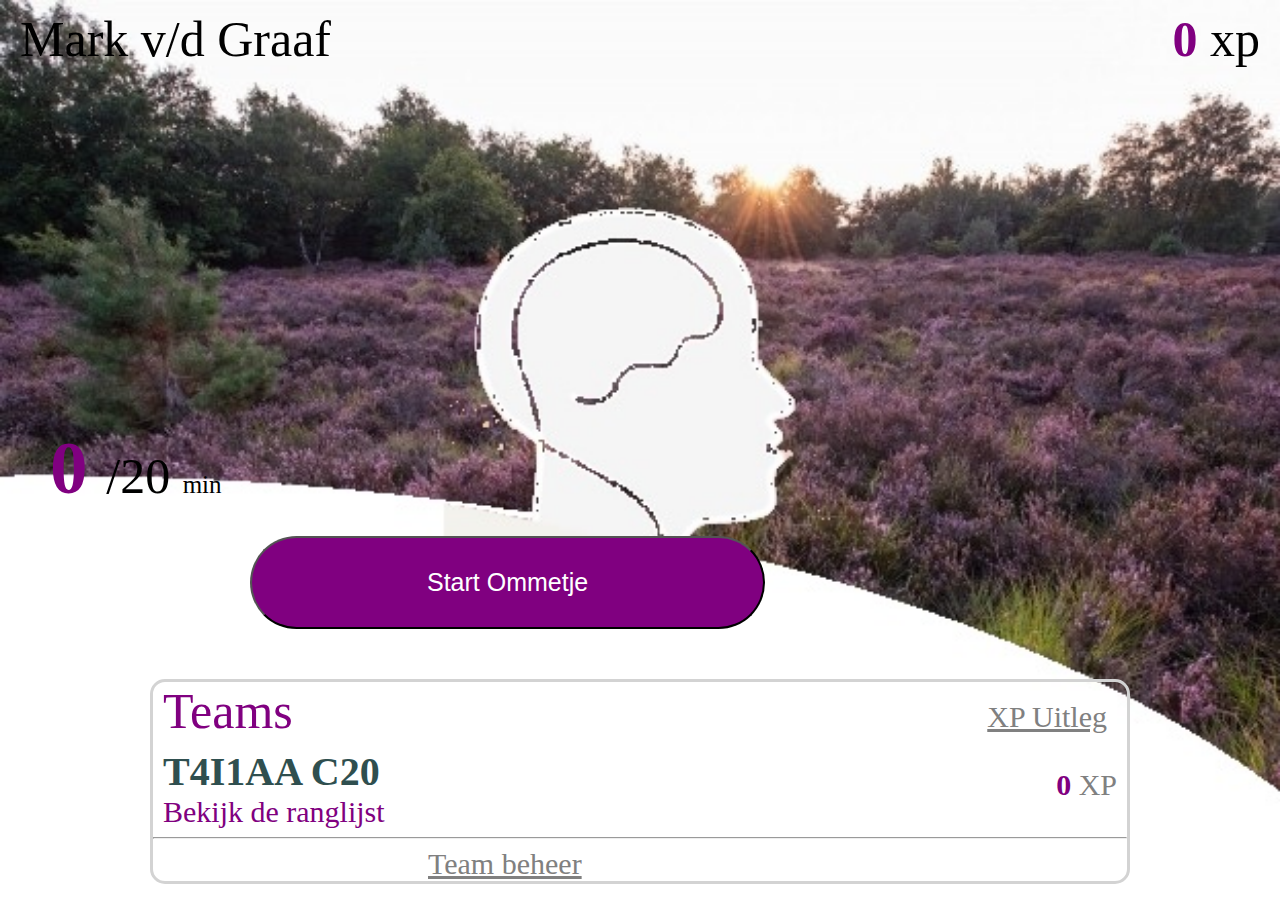
==== klas 1 - periode 3/ommetje-app/ommetje.html @ 8e67c640 "header cursussen" ====
<!DOCTYPE html>
<html>

<head> 

    <link rel="STYLESHEET" href="style.css" type="text/css">

    <title>Ommetje app</title>

</head>

<body>

    <div id="wrapper">
        <div id="header">
            <div id="top-header">
                <div class="name">Mark v/d Graaf</div>
                <div class="xp"><span class="xpgetal">0 </span>xp</div>  
            </div>
            <div class="minuten"><span class="mingetal">0 </span>/20 <span class="txtmin">min</span></div>
        </div>

        <input type="button" class="button" value="Start Ommetje">
        
    </div>
    <div id="tabellen">
        <div id="Teams">
            <div id="top_teams">
                <div class="title">Teams</div>
                <a href="url" class="xp_uitleg">XP Uitleg</a>
            </div>
            <br>
            
            <div id="xpklas">
                <div class="xp_klas"><span class="xpgetal_klas">0 </span>XP</div>

            </div>
            <div class="klas_team">T4I1AA C20</div>
            <div class="ranglijst_klas">Bekijk de ranglijst</div>
            <hr>
            <a href="url" class="Team_beheer">Team beheer</a>
        </div>

        <div id="medailles">

        </div>

        <div id="doneren">

        </div>

        <div id="stats">

        </div>

    </div>
    
</body> 

</html>
---- klas 1 - periode 3/ommetje-app/style.css ----
body {
    margin: 0px;
    padding: 0px;
    background-image: url(achtergrond.jpg);
    background-repeat: no-repeat;   
    background-size: cover;
    font-family: 'mont', 'sans-serif';
}

#top-header {
    height: 75px;
    background-color: transparent;
}

#top-header .name{
    float: left;
    font-family: 'mont', 'sans-serif';
    font-size: 50px;
    padding: 10px 20px 10px 20px;
}

#top-header .xp{
    float: right;
    font-family: 'mont', 'sans-serif';
    font-size: 50px;
    padding: 10px 20px 10px 20px;
}

.xpgetal {
    color: purple; 
    font-weight: bold;
}

#header .minuten {
    margin-left: 50px;
    margin-top: 350px; 
    font-size: 50px;  
}

.mingetal {
    color: purple;
    font-weight: bold;
    font-size: 75px;
}

.txtmin {
    font-size: 25px;
}

.button {
    background-color: purple;
    color: white;
    padding: 30px 175px;
    display: inline-block;
    font-size: 25px;
    justify-content: center;
    border-radius: 50px;
    margin-top: 25px;
    margin-left: 250px;
}

#Teams {
    border-style: solid;
    color: lightgray;
    margin-top: 50px;
    margin-left: 150px;
    margin-right: 150px;
    border-radius: 15px;
}

#top_teams .title {
    color: purple;
    font-size: 50px;
    margin-left: 10px;
}   

#top_teams .xp_uitleg {
    float: right;
    margin-right: 20px;
    margin-top: -40px;
    font-size: 30px;
    color: grey;

}

#Teams .klas_team {
    font-family: 'mont', 'sans-serif';
    font-weight: bold;
    font-size: 40px;
    margin-left: 10px;
    margin-top: -10px;
    color: darkslategray;
}

#xpklas {
    margin-top: 10px;
    margin-right: 10px;
    float: right;
}



#xpklas .xpgetal_klas {
    color: purple;
    font-size: 30px;
    font-weight: bold;
}

#xpklas .xp_klas {
    color: grey;
    font-size: 30px;
}

#Teams .ranglijst_klas {
    color: purple;
    font-size: 30px;
    margin-left: 10px;
}

#Teams .Team_beheer {
    color: grey;
    margin-left: 275px;
    font-size: 30px;
}
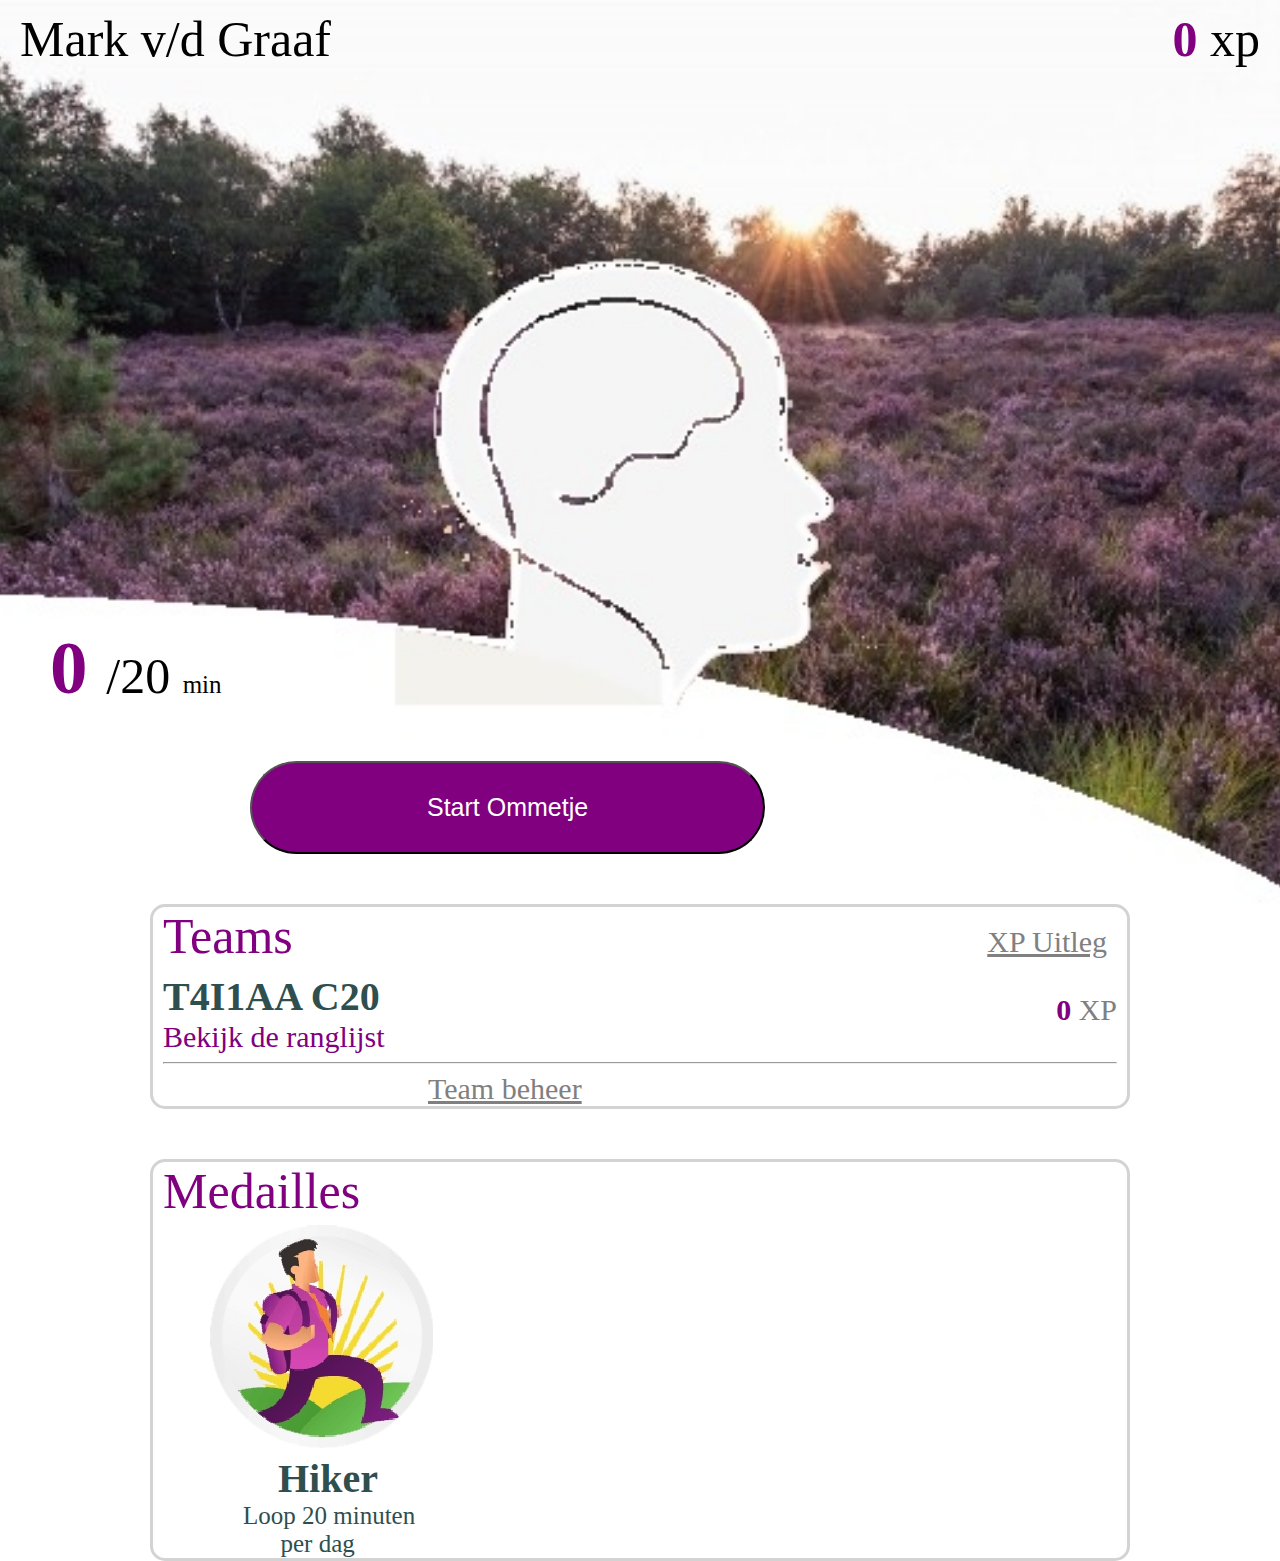
==== commit 0319654b: "ommetje" ====
--- a/klas 1 - periode 3/ommetje-app/ommetje.html
+++ b/klas 1 - periode 3/ommetje-app/ommetje.html
@@ -37,12 +37,19 @@
             </div>
             <div class="klas_team">T4I1AA C20</div>
             <div class="ranglijst_klas">Bekijk de ranglijst</div>
-            <hr>
+            <hr class="lijntje">
             <a href="url" class="Team_beheer">Team beheer</a>
         </div>
 
         <div id="medailles">
-
+            <div id="Medals">
+                <div class="titleM">Medailles</div>
+                <div class="hiker">
+                    <img src="Hiker.jpg" class="afbH">
+                    <div class="T_H">Hiker</div>
+                    <div class="T_H_T">Loop 20 minuten<br>&nbsp;&nbsp;&nbsp;&nbsp;&nbsp;&nbsp;per dag</div>
+                </div>
+            </div>
         </div>
 
         <div id="doneren">
--- a/klas 1 - periode 3/ommetje-app/style.css
+++ b/klas 1 - periode 3/ommetje-app/style.css
@@ -2,6 +2,7 @@
     margin: 0px;
     padding: 0px;
     background-image: url(achtergrond.jpg);
+    background-position-x: center;
     background-repeat: no-repeat;   
     background-size: cover;
     font-family: 'mont', 'sans-serif';
@@ -33,7 +34,7 @@
 
 #header .minuten {
     margin-left: 50px;
-    margin-top: 350px; 
+    margin-top: 550px; 
     font-size: 50px;  
 }
 
@@ -55,7 +56,7 @@
     font-size: 25px;
     justify-content: center;
     border-radius: 50px;
-    margin-top: 25px;
+    margin-top: 50px;
     margin-left: 250px;
 }
 
@@ -117,8 +118,45 @@
     margin-left: 10px;
 }
 
+#Teams .lijntje {
+    margin-left: 10px;
+    margin-right: 10px;
+}
+
 #Teams .Team_beheer {
     color: grey;
     margin-left: 275px;
     font-size: 30px;
+}
+
+#Medals {
+    border-style: solid;
+    color: lightgray;
+    margin-top: 50px;
+    margin-left: 150px;
+    margin-right: 150px;
+    border-radius: 15px;
+}
+
+#Medals .titleM {
+    color: purple;
+    font-size: 50px;
+    margin-left: 10px;
+}
+
+#Medals .afbH {
+    margin-left: 50px;
+}
+
+#Medals .T_H {
+    margin-left: 125px;
+    font-size: 40px;
+    font-weight: bold;
+    color: darkslategray;
+}
+
+#Medals .T_H_T {
+    margin-left: 90px;
+    font-size: 25px;
+    color: darkslategray;
 }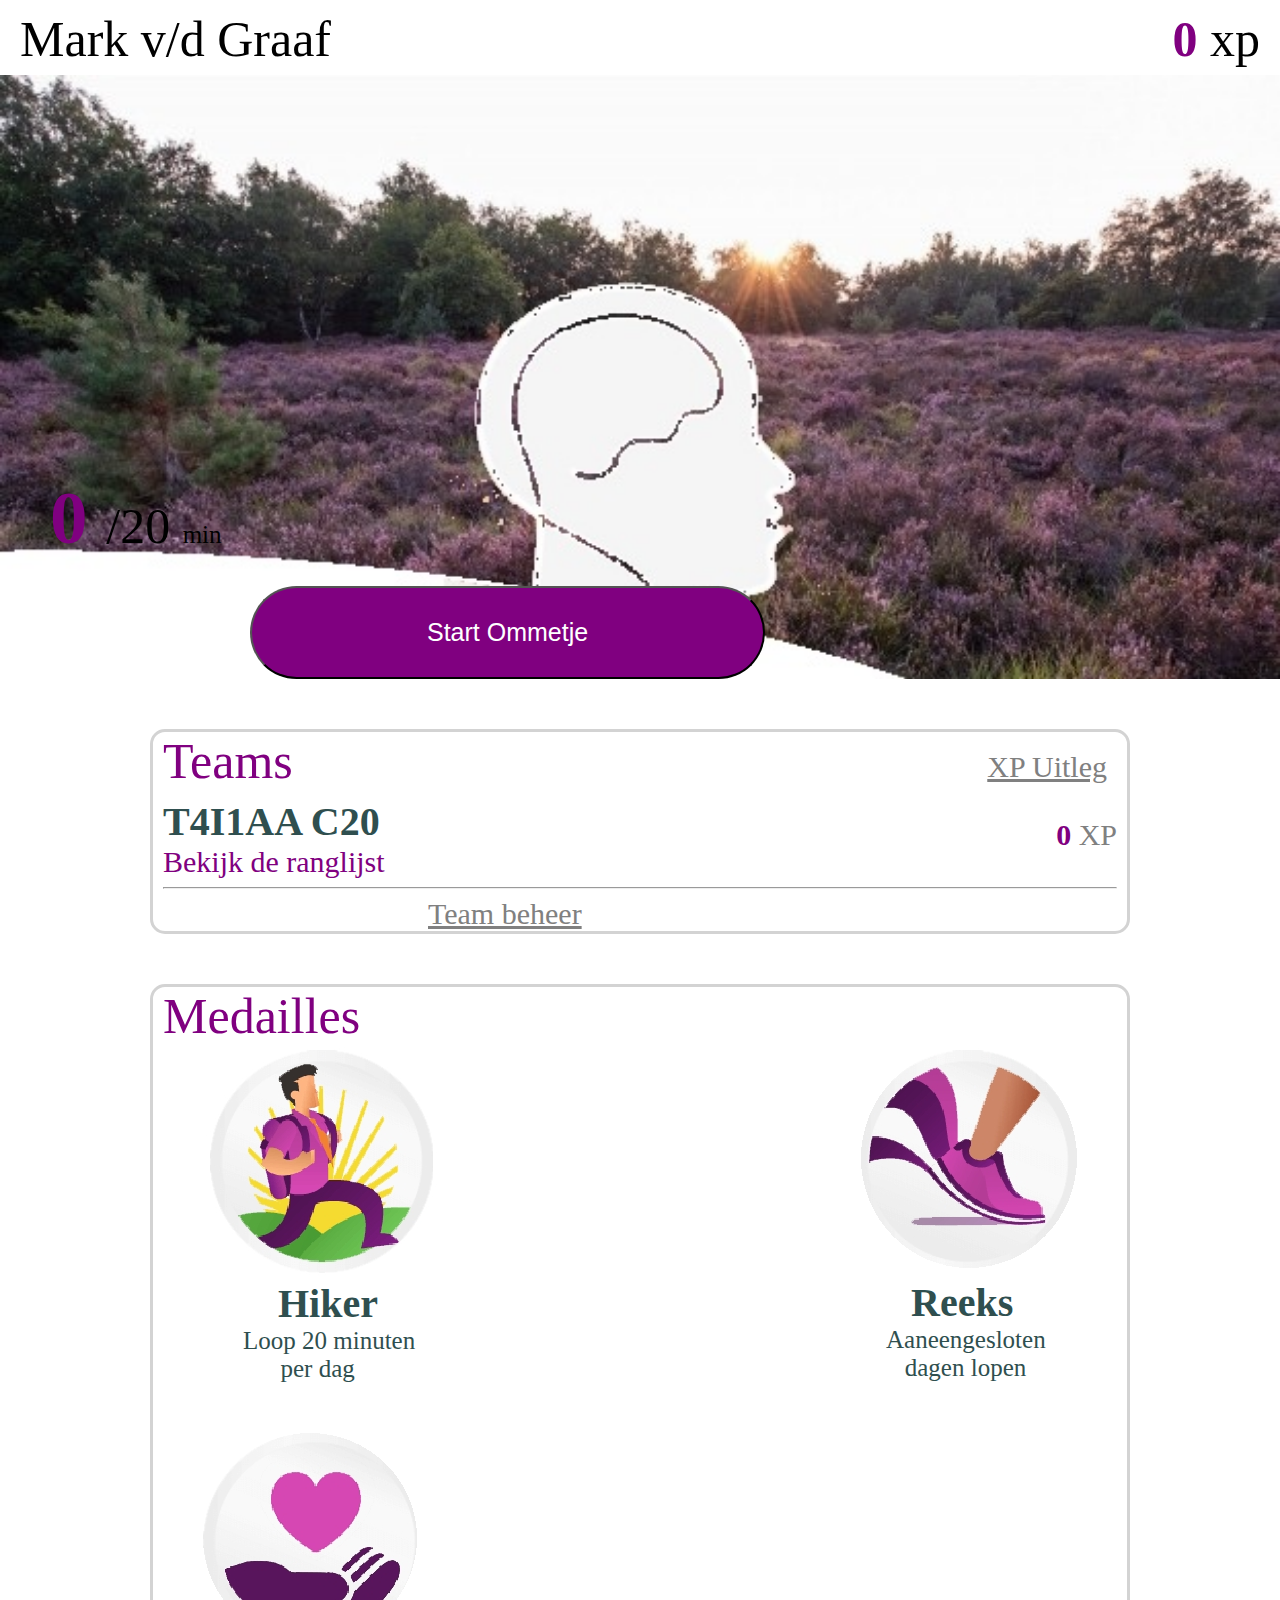
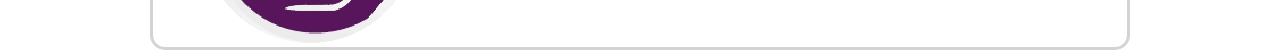
==== commit 3836a3a8: "ommetje" ====
--- a/klas 1 - periode 3/ommetje-app/ommetje.html
+++ b/klas 1 - periode 3/ommetje-app/ommetje.html
@@ -17,6 +17,7 @@
                 <div class="name">Mark v/d Graaf</div>
                 <div class="xp"><span class="xpgetal">0 </span>xp</div>  
             </div>
+            
             <div class="minuten"><span class="mingetal">0 </span>/20 <span class="txtmin">min</span></div>
         </div>
 
@@ -49,6 +50,23 @@
                     <div class="T_H">Hiker</div>
                     <div class="T_H_T">Loop 20 minuten<br>&nbsp;&nbsp;&nbsp;&nbsp;&nbsp;&nbsp;per dag</div>
                 </div>
+                <div class="reeks">
+                    <img src="Reeks.jpg" class="afbR">
+                    <div class="T_R">Reeks</div>
+                    <div class="T_R_T">Aaneengesloten<br>&nbsp;&nbsp;&nbsp;dagen lopen</div>
+                </div>
+                <div class="Hart">
+                    <img src="Hart.jpg" class="afbHa">
+                </div>
+                <div class="Vroege_vogel">
+
+                </div>
+                <div class="Blijf_actief">
+
+                </div>
+                <div class="Weetjes">
+
+                </div>
             </div>
         </div>
 
--- a/klas 1 - periode 3/ommetje-app/style.css
+++ b/klas 1 - periode 3/ommetje-app/style.css
@@ -1,10 +1,7 @@
 body {
     margin: 0px;
     padding: 0px;
-    background-image: url(achtergrond.jpg);
-    background-position-x: center;
-    background-repeat: no-repeat;   
-    background-size: cover;
+    
     font-family: 'mont', 'sans-serif';
 }
 
@@ -13,6 +10,13 @@
     background-color: transparent;
 }
 
+#wrapper {
+    background-image: url(achtergrond.jpg);
+    background-position-x: center;
+    background-repeat: no-repeat;   
+    background-size: cover;
+    background-position-y: 75px;
+}
 #top-header .name{
     float: left;
     font-family: 'mont', 'sans-serif';
@@ -34,7 +38,7 @@
 
 #header .minuten {
     margin-left: 50px;
-    margin-top: 550px; 
+    margin-top: 400px; 
     font-size: 50px;  
 }
 
@@ -56,7 +60,7 @@
     font-size: 25px;
     justify-content: center;
     border-radius: 50px;
-    margin-top: 50px;
+    margin-top: 25px;
     margin-left: 250px;
 }
 
@@ -159,4 +163,29 @@
     margin-left: 90px;
     font-size: 25px;
     color: darkslategray;
+}
+
+#Medals .reeks {
+    float: right;
+    margin-right: 50px;
+    margin-top: -335px;
+}
+
+#Medals .T_R {
+    font-size: 40px;
+    font-weight: bold;
+    color: darkslategray;
+    margin-left: 50px;
+    margin-top: 7px;
+}
+
+#Medals .T_R_T{
+    margin-left: 25px;
+    font-size: 25px;
+    color: darkslategray;
+}
+
+#Medals .afbHa {
+    margin-left: 50px;
+    margin-top: 50px;
 }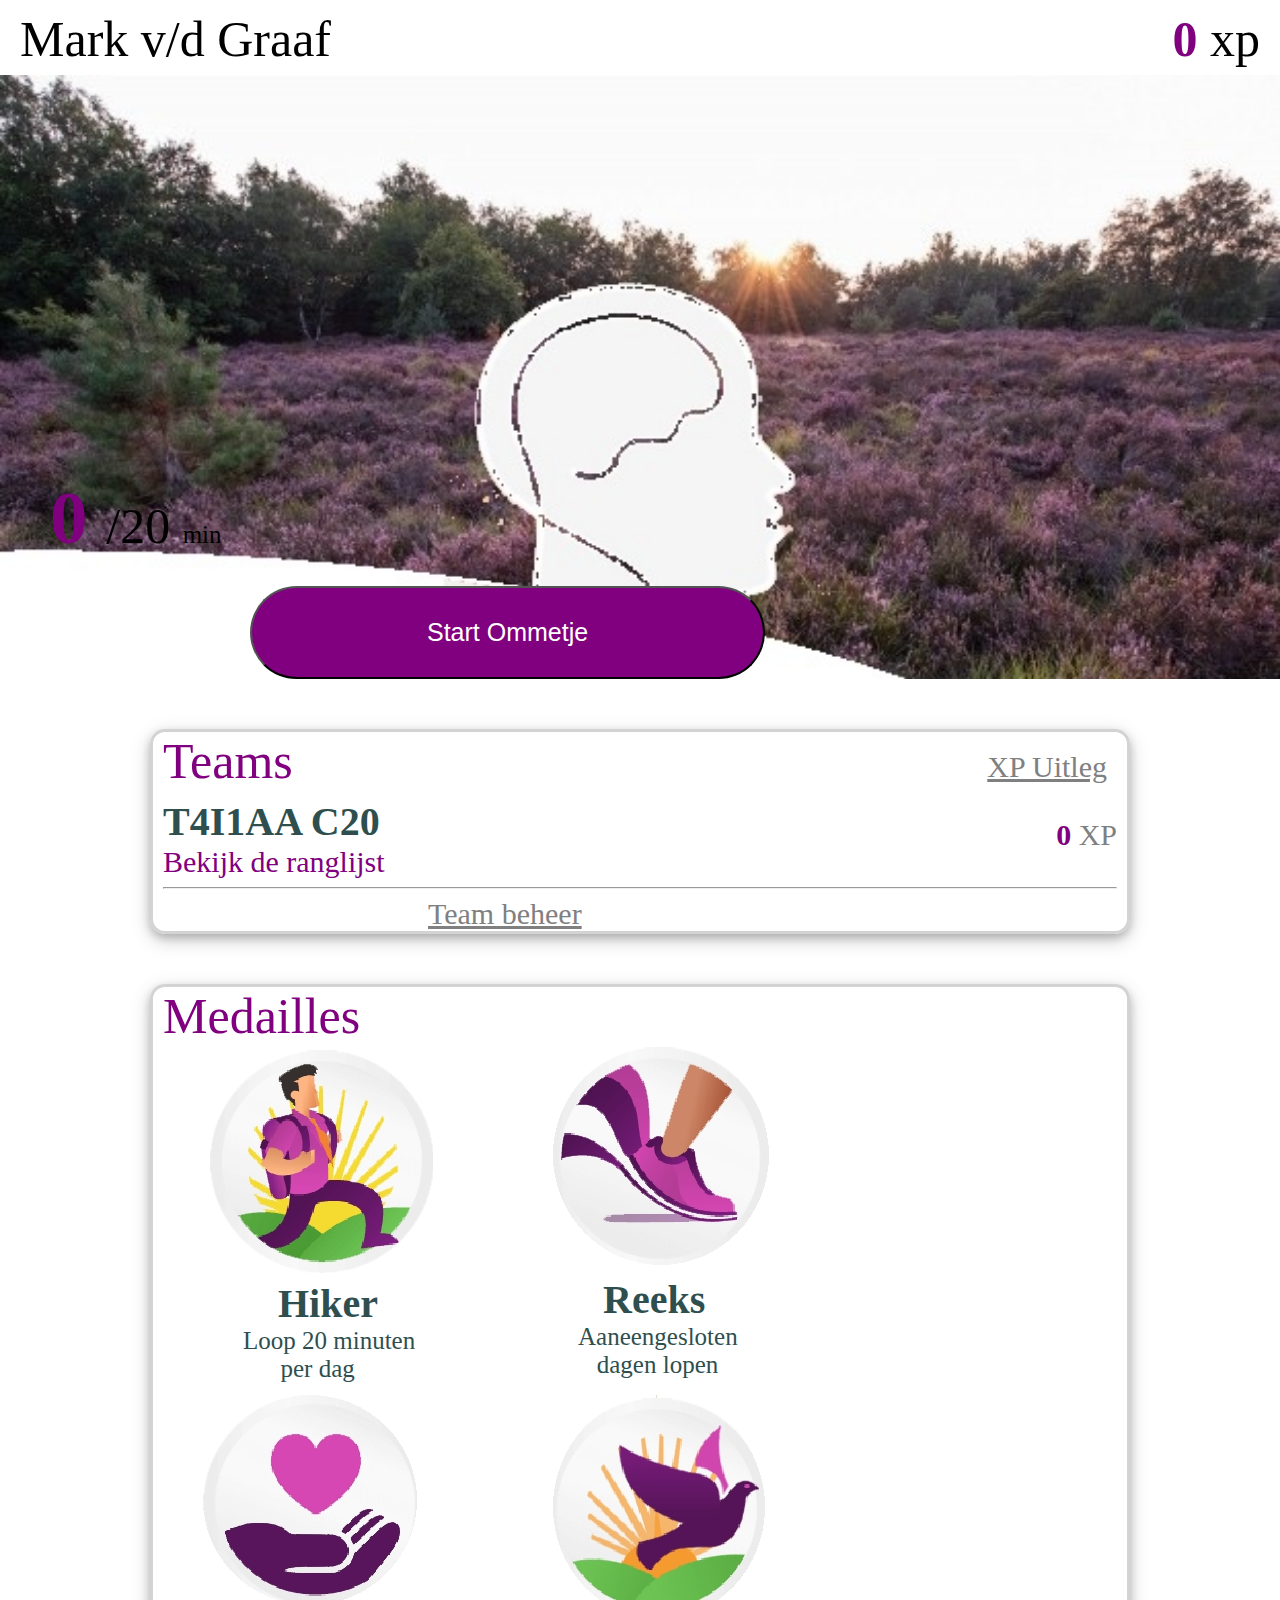
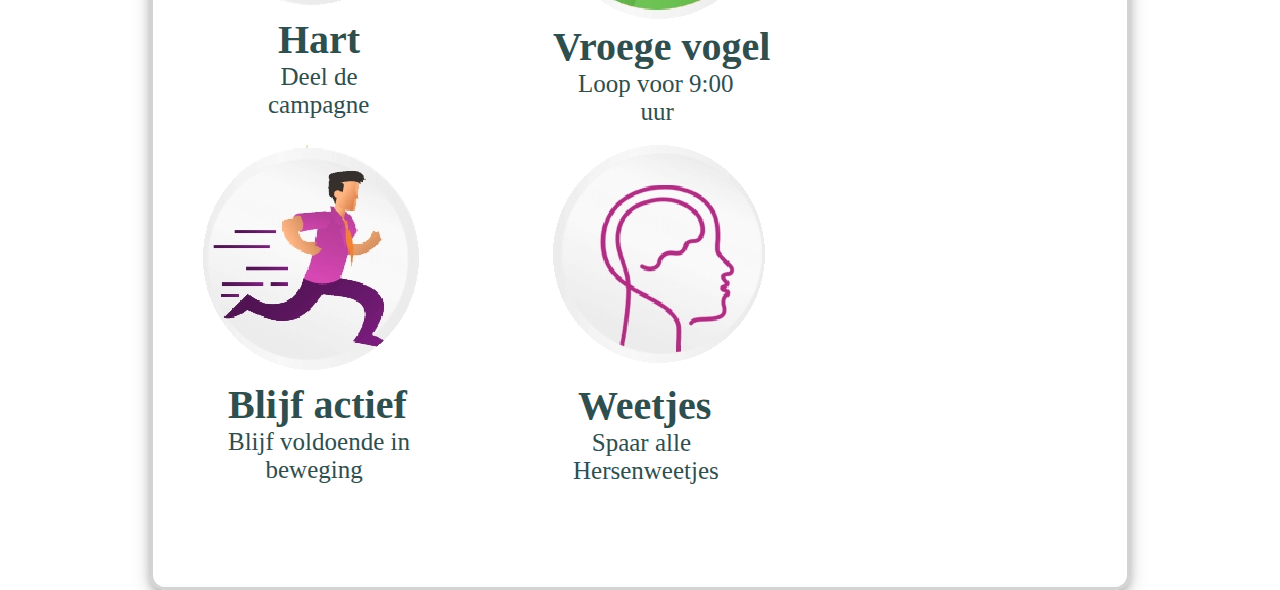
==== commit 56ca3d0e: "ommetje en oefenen php" ====
--- a/klas 1 - periode 3/ommetje-app/ommetje.html
+++ b/klas 1 - periode 3/ommetje-app/ommetje.html
@@ -51,21 +51,29 @@
                     <div class="T_H_T">Loop 20 minuten<br>&nbsp;&nbsp;&nbsp;&nbsp;&nbsp;&nbsp;per dag</div>
                 </div>
                 <div class="reeks">
-                    <img src="Reeks.jpg" class="afbR">
+                    <img src="Reeks.jpg">
                     <div class="T_R">Reeks</div>
                     <div class="T_R_T">Aaneengesloten<br>&nbsp;&nbsp;&nbsp;dagen lopen</div>
                 </div>
                 <div class="Hart">
                     <img src="Hart.jpg" class="afbHa">
+                    <div class="T_HA">Hart</div>
+                    <div class="T_HA_T">&nbsp;&nbsp;Deel de<br>campagne</div>
                 </div>
                 <div class="Vroege_vogel">
-
+                    <img src="Vroege_vogel.jpg">
+                    <div class="T_V">Vroege vogel</div>
+                    <div class="T_V_T">Loop voor 9:00<br>&nbsp;&nbsp;&nbsp;&nbsp;&nbsp;&nbsp;&nbsp;&nbsp;&nbsp;&nbsp;uur</div>
                 </div>
                 <div class="Blijf_actief">
-
+                    <img src="Blijf_actief.jpg" class="afbb">
+                    <div class="T_B">Blijf actief</div>
+                    <div class="T_B_T">Blijf voldoende in<br>&nbsp;&nbsp;&nbsp;&nbsp;&nbsp;&nbsp;beweging</div>
                 </div>
                 <div class="Weetjes">
-
+                    <img src="Weetjes.jpg" class="afbw">
+                    <div class="T_W">Weetjes</div>
+                    <div class="T_W_T">&nbsp;&nbsp;&nbsp;Spaar alle<br>Hersenweetjes</div>
                 </div>
             </div>
         </div>
--- a/klas 1 - periode 3/ommetje-app/style.css
+++ b/klas 1 - periode 3/ommetje-app/style.css
@@ -62,6 +62,10 @@
     border-radius: 50px;
     margin-top: 25px;
     margin-left: 250px;
+}
+
+#tabbelen {
+    background-color: white;
 }
 
 #Teams {
@@ -71,6 +75,7 @@
     margin-left: 150px;
     margin-right: 150px;
     border-radius: 15px;
+    box-shadow: 0 4px 8px 0 rgba(0, 0, 0, 0.2), 0 6px 20px 0 rgba(0, 0, 0, 0.19);
 }
 
 #top_teams .title {
@@ -140,12 +145,20 @@
     margin-left: 150px;
     margin-right: 150px;
     border-radius: 15px;
+    height: 1200px;
+    box-shadow: 0 4px 8px 0 rgba(0, 0, 0, 0.2), 0 6px 20px 0 rgba(0, 0, 0, 0.19);
 }
 
 #Medals .titleM {
     color: purple;
     font-size: 50px;
     margin-left: 10px;
+}
+
+#Medals .hiker {
+    float: left;
+    height: 400px;
+    width: 400px;
 }
 
 #Medals .afbH {
@@ -166,9 +179,9 @@
 }
 
 #Medals .reeks {
-    float: right;
-    margin-right: 50px;
-    margin-top: -335px;
+    float: left;
+    height: 400px;
+    width: 250px;
 }
 
 #Medals .T_R {
@@ -185,7 +198,94 @@
     color: darkslategray;
 }
 
+#Medals .Hart {
+    float: left;
+    height: 400px;
+    width: 400px;
+    margin-top: -100px;
+}
+
 #Medals .afbHa {
     margin-left: 50px;
     margin-top: 50px;
+}
+
+#Medals .T_HA {
+    font-size: 40px;
+    font-weight: bold;
+    color: darkslategray;
+    margin-left: 125px;
+    margin-top: 7px;
+}
+
+#Medals .T_HA_T {
+    margin-left: 115px;
+    font-size:25px;
+    color: darkslategray;
+}
+
+#Medals .Vroege_vogel {
+    float: left;
+    height: 400px;
+    width: 250px;
+    margin-top: -50px;
+}
+
+#Medals .T_V {
+    font-size: 40px;
+    font-weight: bold;
+    color: darkslategray;
+}
+
+#Medals .T_V_T {
+    margin-left: 25px;
+    font-size: 25px;
+    color: darkslategray;
+}
+
+#Medals .Blijf_actief {
+    float: left;
+    height: 400px;
+    width: 400px;
+    margin-top: -50px;
+}
+
+#Medals .afbb {
+    margin-left: 50px;
+}
+
+#Medals .T_B {
+    font-size: 40px;
+    font-weight: bold;
+    color: darkslategray;
+    margin-left: 75px;
+    margin-top: 7px;
+}
+
+#Medals .T_B_T {
+    margin-left: 75px;
+    font-size: 25px;
+    color: darkslategray;
+}
+
+#Medals .Weetjes {
+    float: left;
+    height: 400px;
+    width: 250px;
+    margin-top: -50px;
+}
+
+#Medals .T_W {
+    font-size: 40px;
+    font-weight: bold;
+    color: darkslategray;
+    margin-top: 15px;
+    margin-left: 25px;
+}
+
+#Medals .T_W_T {
+    margin-left: 20px;
+    font-size: 25px;
+    color: darkslategray;
+    
 }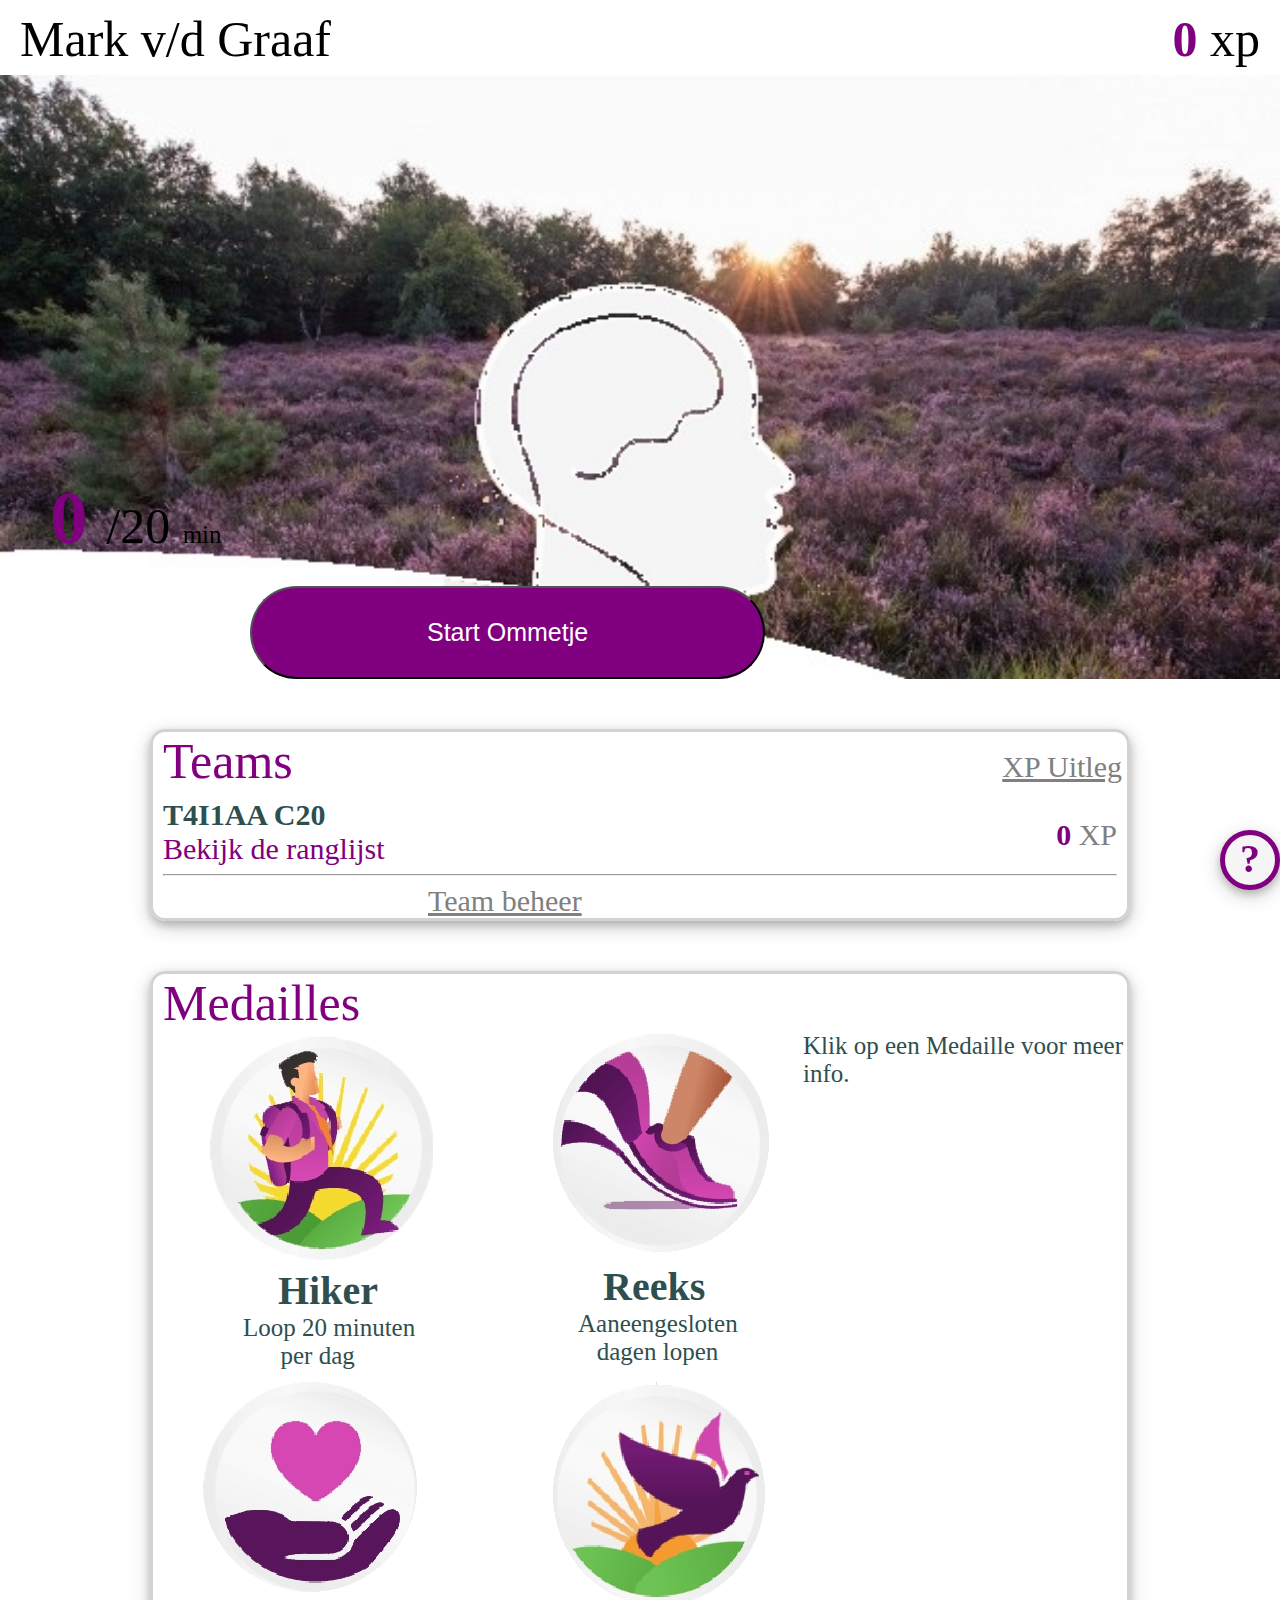
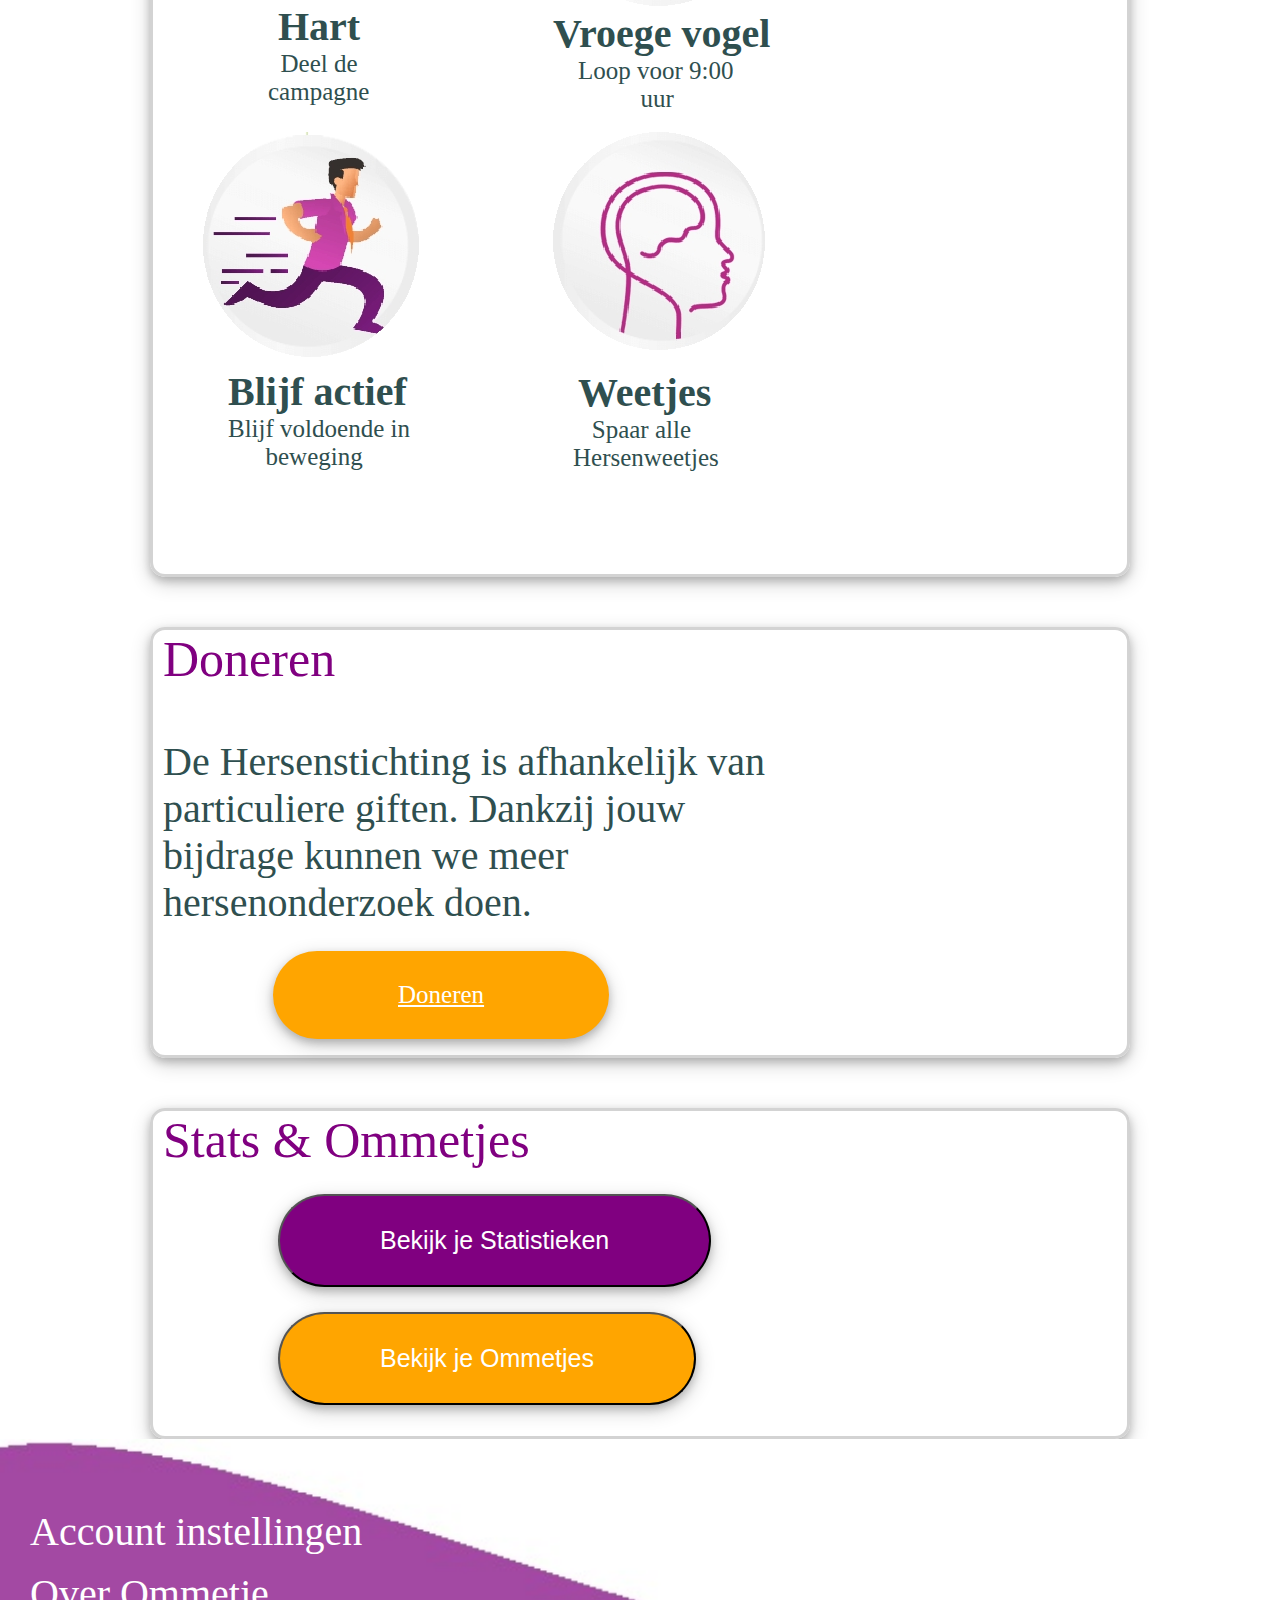
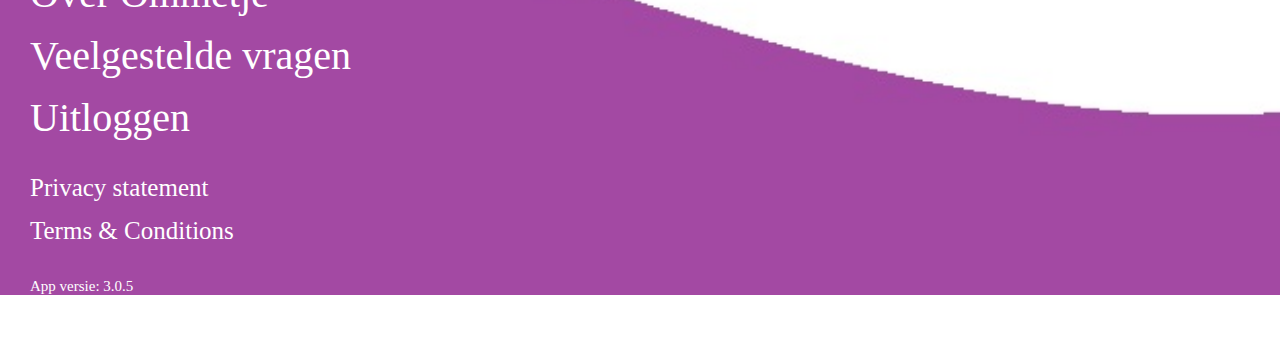
==== commit 8e7317a1: "08-03-2020" ====
--- a/klas 1 - periode 3/ommetje-app/ommetje.html
+++ b/klas 1 - periode 3/ommetje-app/ommetje.html
@@ -1,7 +1,7 @@
 <!DOCTYPE html>
 <html>
 
-<head> 
+<head>
 
     <link rel="STYLESHEET" href="style.css" type="text/css">
 
@@ -15,14 +15,14 @@
         <div id="header">
             <div id="top-header">
                 <div class="name">Mark v/d Graaf</div>
-                <div class="xp"><span class="xpgetal">0 </span>xp</div>  
+                <div class="xp"><span class="xpgetal">0 </span>xp</div>
             </div>
-            
+
             <div class="minuten"><span class="mingetal">0 </span>/20 <span class="txtmin">min</span></div>
         </div>
 
         <input type="button" class="button" value="Start Ommetje">
-        
+
     </div>
     <div id="tabellen">
         <div id="Teams">
@@ -31,7 +31,7 @@
                 <a href="url" class="xp_uitleg">XP Uitleg</a>
             </div>
             <br>
-            
+
             <div id="xpklas">
                 <div class="xp_klas"><span class="xpgetal_klas">0 </span>XP</div>
 
@@ -42,52 +42,72 @@
             <a href="url" class="Team_beheer">Team beheer</a>
         </div>
 
-        <div id="medailles">
-            <div id="Medals">
-                <div class="titleM">Medailles</div>
-                <div class="hiker">
-                    <img src="Hiker.jpg" class="afbH">
-                    <div class="T_H">Hiker</div>
-                    <div class="T_H_T">Loop 20 minuten<br>&nbsp;&nbsp;&nbsp;&nbsp;&nbsp;&nbsp;per dag</div>
-                </div>
-                <div class="reeks">
-                    <img src="Reeks.jpg">
-                    <div class="T_R">Reeks</div>
-                    <div class="T_R_T">Aaneengesloten<br>&nbsp;&nbsp;&nbsp;dagen lopen</div>
-                </div>
-                <div class="Hart">
-                    <img src="Hart.jpg" class="afbHa">
-                    <div class="T_HA">Hart</div>
-                    <div class="T_HA_T">&nbsp;&nbsp;Deel de<br>campagne</div>
-                </div>
-                <div class="Vroege_vogel">
-                    <img src="Vroege_vogel.jpg">
-                    <div class="T_V">Vroege vogel</div>
-                    <div class="T_V_T">Loop voor 9:00<br>&nbsp;&nbsp;&nbsp;&nbsp;&nbsp;&nbsp;&nbsp;&nbsp;&nbsp;&nbsp;uur</div>
-                </div>
-                <div class="Blijf_actief">
-                    <img src="Blijf_actief.jpg" class="afbb">
-                    <div class="T_B">Blijf actief</div>
-                    <div class="T_B_T">Blijf voldoende in<br>&nbsp;&nbsp;&nbsp;&nbsp;&nbsp;&nbsp;beweging</div>
-                </div>
-                <div class="Weetjes">
-                    <img src="Weetjes.jpg" class="afbw">
-                    <div class="T_W">Weetjes</div>
-                    <div class="T_W_T">&nbsp;&nbsp;&nbsp;Spaar alle<br>Hersenweetjes</div>
+
+        <div id="Medals">
+            <div class="titleM">Medailles</div>
+            <div class="hiker">
+                <img src="Hiker.jpg" class="afbH">
+                <div class="T_H">Hiker</div>
+                <div class="T_H_T">Loop 20 minuten<br>&nbsp;&nbsp;&nbsp;&nbsp;&nbsp;&nbsp;per dag</div>
+            </div>
+            <div class="reeks">
+                <img src="Reeks.jpg">
+                <div class="T_R">Reeks</div>
+                <div class="T_R_T">Aaneengesloten<br>&nbsp;&nbsp;&nbsp;dagen lopen</div>
+            </div>
+            <div class="Hart">
+                <img src="Hart.jpg" class="afbHa">
+                <div class="T_HA">Hart</div>
+                <div class="T_HA_T">&nbsp;&nbsp;Deel de<br>campagne</div>
+            </div>
+            <div class="Vroege_vogel">
+                <img src="Vroege_vogel.jpg">
+                <div class="T_V">Vroege vogel</div>
+                <div class="T_V_T">Loop voor 9:00<br>&nbsp;&nbsp;&nbsp;&nbsp;&nbsp;&nbsp;&nbsp;&nbsp;&nbsp;&nbsp;uur
                 </div>
             </div>
+            <div class="Blijf_actief">
+                <img src="Blijf_actief.jpg" class="afbb">
+                <div class="T_B">Blijf actief</div>
+                <div class="T_B_T">Blijf voldoende in<br>&nbsp;&nbsp;&nbsp;&nbsp;&nbsp;&nbsp;beweging</div>
+            </div>
+            <div class="Weetjes">
+                <img src="Weetjes.jpg" class="afbw">
+                <div class="T_W">Weetjes</div>
+                <div class="T_W_T">&nbsp;&nbsp;&nbsp;Spaar alle<br>Hersenweetjes</div>
+            </div>
+            <div class="infomedals">Klik op een Medaille voor meer info.</div>
         </div>
 
+
         <div id="doneren">
-
+            <div class="titled">Doneren</div>
+            <div class="tekstd">De Hersenstichting is afhankelijk van<br>particuliere giften. Dankzij jouw<br>bijdrage kunnen we meer<br>hersenonderzoek doen.</div>
+            <a href="https://www.hersenstichting.nl/doneer-ommetje-b/?utm_source=ommetje&utm_medium=app&utm_campaign=conversie-donatie-ommetje&utm_content=doneerknop" class="buttonD">Doneren</a>
         </div>
 
         <div id="stats">
-
+            <div class="titleSO">Stats & Ommetjes</div>
+            <input type="button" class="buttonS" value="Bekijk je Statistieken">
+            <input type="button" class="buttonO" value="Bekijk je Ommetjes">
         </div>
+        <div id="end">
+            <br><br><br>
+            <div class="END">Account instellingen</div>
+            <div class="END">Over Ommetje</div>
+            <div class="END">Veelgestelde vragen</div>
+            <div class="END">Uitloggen</div>
+            <br>
+            <div class="ENDS">Privacy statement</div>
+            <div class="ENDS">Terms & Conditions</div>
+            <br>
+            <div class="ENDapp">App versie: 3.0.5</div>
+            
+        </div>
+        <div class="vraag">?</div>
 
     </div>
-    
-</body> 
+
+</body>
 
 </html>--- a/klas 1 - periode 3/ommetje-app/style.css
+++ b/klas 1 - periode 3/ommetje-app/style.css
@@ -86,7 +86,7 @@
 
 #top_teams .xp_uitleg {
     float: right;
-    margin-right: 20px;
+    margin-right: 5px;
     margin-top: -40px;
     font-size: 30px;
     color: grey;
@@ -96,7 +96,7 @@
 #Teams .klas_team {
     font-family: 'mont', 'sans-serif';
     font-weight: bold;
-    font-size: 40px;
+    font-size: 30px;
     margin-left: 10px;
     margin-top: -10px;
     color: darkslategray;
@@ -288,4 +288,136 @@
     font-size: 25px;
     color: darkslategray;
     
+}
+
+#Medals .infomedals {
+    margin-left: 25%;
+    font-size: 25px;
+    color: darkslategray;
+}
+
+#doneren {
+    border-style: solid;
+    color: lightgray;
+    margin-top: 50px;
+    margin-left: 150px;
+    margin-right: 150px;
+    border-radius: 15px;
+    height: 425px;
+    box-shadow: 0 4px 8px 0 rgba(0, 0, 0, 0.2), 0 6px 20px 0 rgba(0, 0, 0, 0.19);
+}
+
+#doneren .titled {
+    color: purple;
+    font-size: 50px;
+    margin-left: 10px;
+}
+
+#doneren .tekstd {
+    margin-top: 50px;
+    margin-left: 10px;
+    font-size: 40px;
+    color: darkslategray;
+}
+
+#doneren .buttonD {
+    background-color: orange;
+    color: white;
+    padding: 30px 125px;
+    display: inline-block;
+    font-size: 25px;
+    justify-content: right;
+    border-radius: 50px;
+    margin-top: 25px;
+    margin-left: 120px;
+    box-shadow: 0 4px 8px 0 rgba(0, 0, 0, 0.2), 0 6px 20px 0 rgba(0, 0, 0, 0.19);
+}
+
+#stats {
+    border-style: solid;
+    color: lightgray;
+    margin-top: 50px;
+    margin-left: 150px;
+    margin-right: 150px;
+    border-radius: 15px;
+    height: 325px;
+    box-shadow: 0 4px 8px 0 rgba(0, 0, 0, 0.2), 0 6px 20px 0 rgba(0, 0, 0, 0.19);
+}
+
+#stats .titleSO {
+    color: purple;
+    font-size: 50px;
+    margin-left: 10px;
+}
+
+#stats .buttonS {
+    background-color: purple;
+    color: white;
+    padding: 30px 100px;
+    display: inline-block;
+    font-size: 25px;
+    justify-content: center;
+    border-radius: 50px;
+    margin-top: 25px;
+    margin-left: 125px;
+    box-shadow: 0 4px 8px 0 rgba(0, 0, 0, 0.2), 0 6px 20px 0 rgba(0, 0, 0, 0.19);
+}
+
+#stats .buttonO {
+    background-color: orange;
+    color: white;
+    padding: 30px 100px;
+    display: inline-block;
+    font-size: 25px;
+    justify-content: right;
+    border-radius: 50px;
+    margin-top: 25px;
+    margin-left: 125px;
+    box-shadow: 0 4px 8px 0 rgba(0, 0, 0, 0.2), 0 6px 20px 0 rgba(0, 0, 0, 0.19);
+}
+
+#end {
+    background-image: url(Background_beneden.jpg);
+    background-position-x: center;
+    background-repeat: no-repeat;   
+    background-size: cover;
+}
+
+#end .END {
+    margin-top: 15px;
+    margin-left: 30px;
+    font-size: 40px;
+    color: white;
+}
+
+#end .ENDS {
+    margin-top: 15px;
+    margin-left: 30px;
+    font-size: 25px;
+    color: white;
+}
+
+#end .ENDapp {
+    margin-top: 15px;
+    margin-left: 30px;
+    font-size: 15px;
+    color: white;
+}
+
+.vraag {
+    text-align: center;
+    width: 50px;
+    height: 50px;
+    float: right;
+    font-size: 40px;
+    color: purple;
+    background-color: whitesmoke;
+    border-style: solid;
+    border-width: 5px;
+    border-radius: 50%;
+    border-color: purple;
+    position: sticky;
+    bottom: 10px;
+    font-weight: bold;
+    box-shadow: 0 4px 8px 0 rgba(0, 0, 0, 0.2), 0 6px 20px 0 rgba(0, 0, 0, 0.19);
 }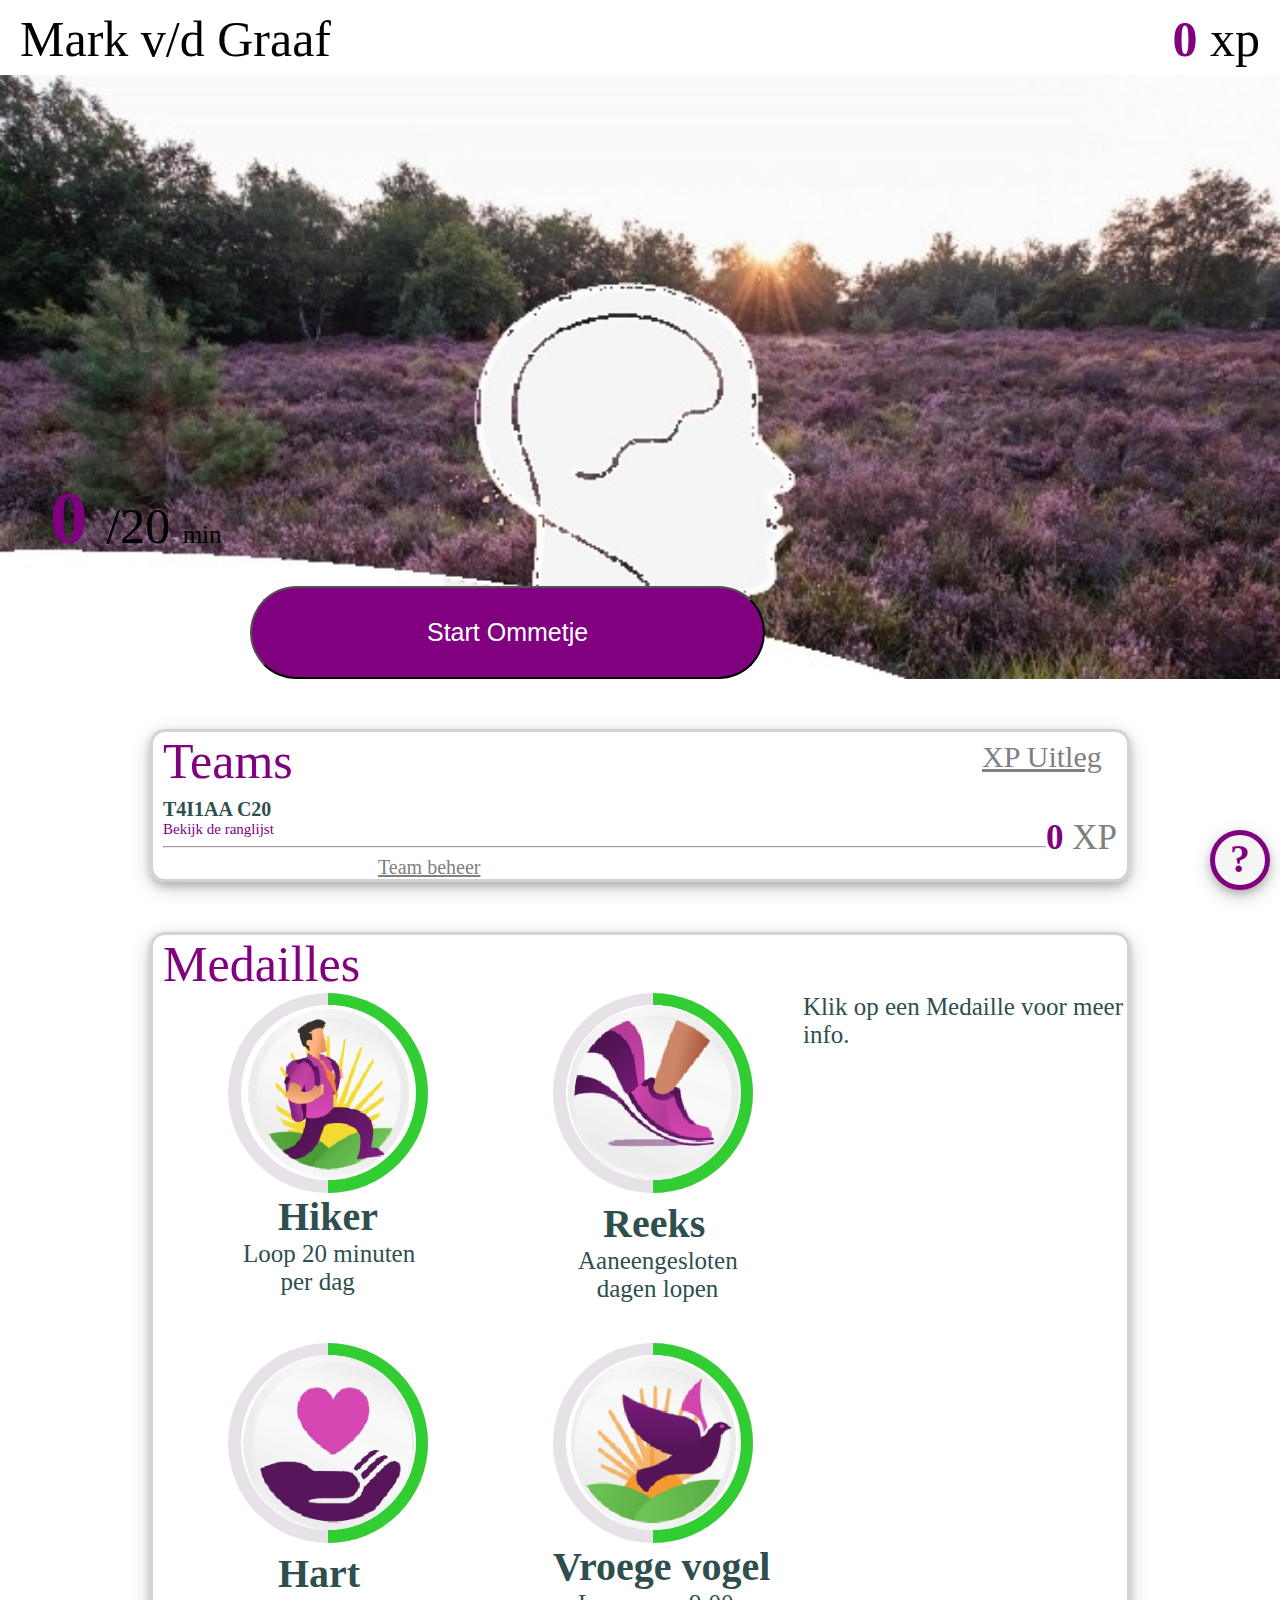
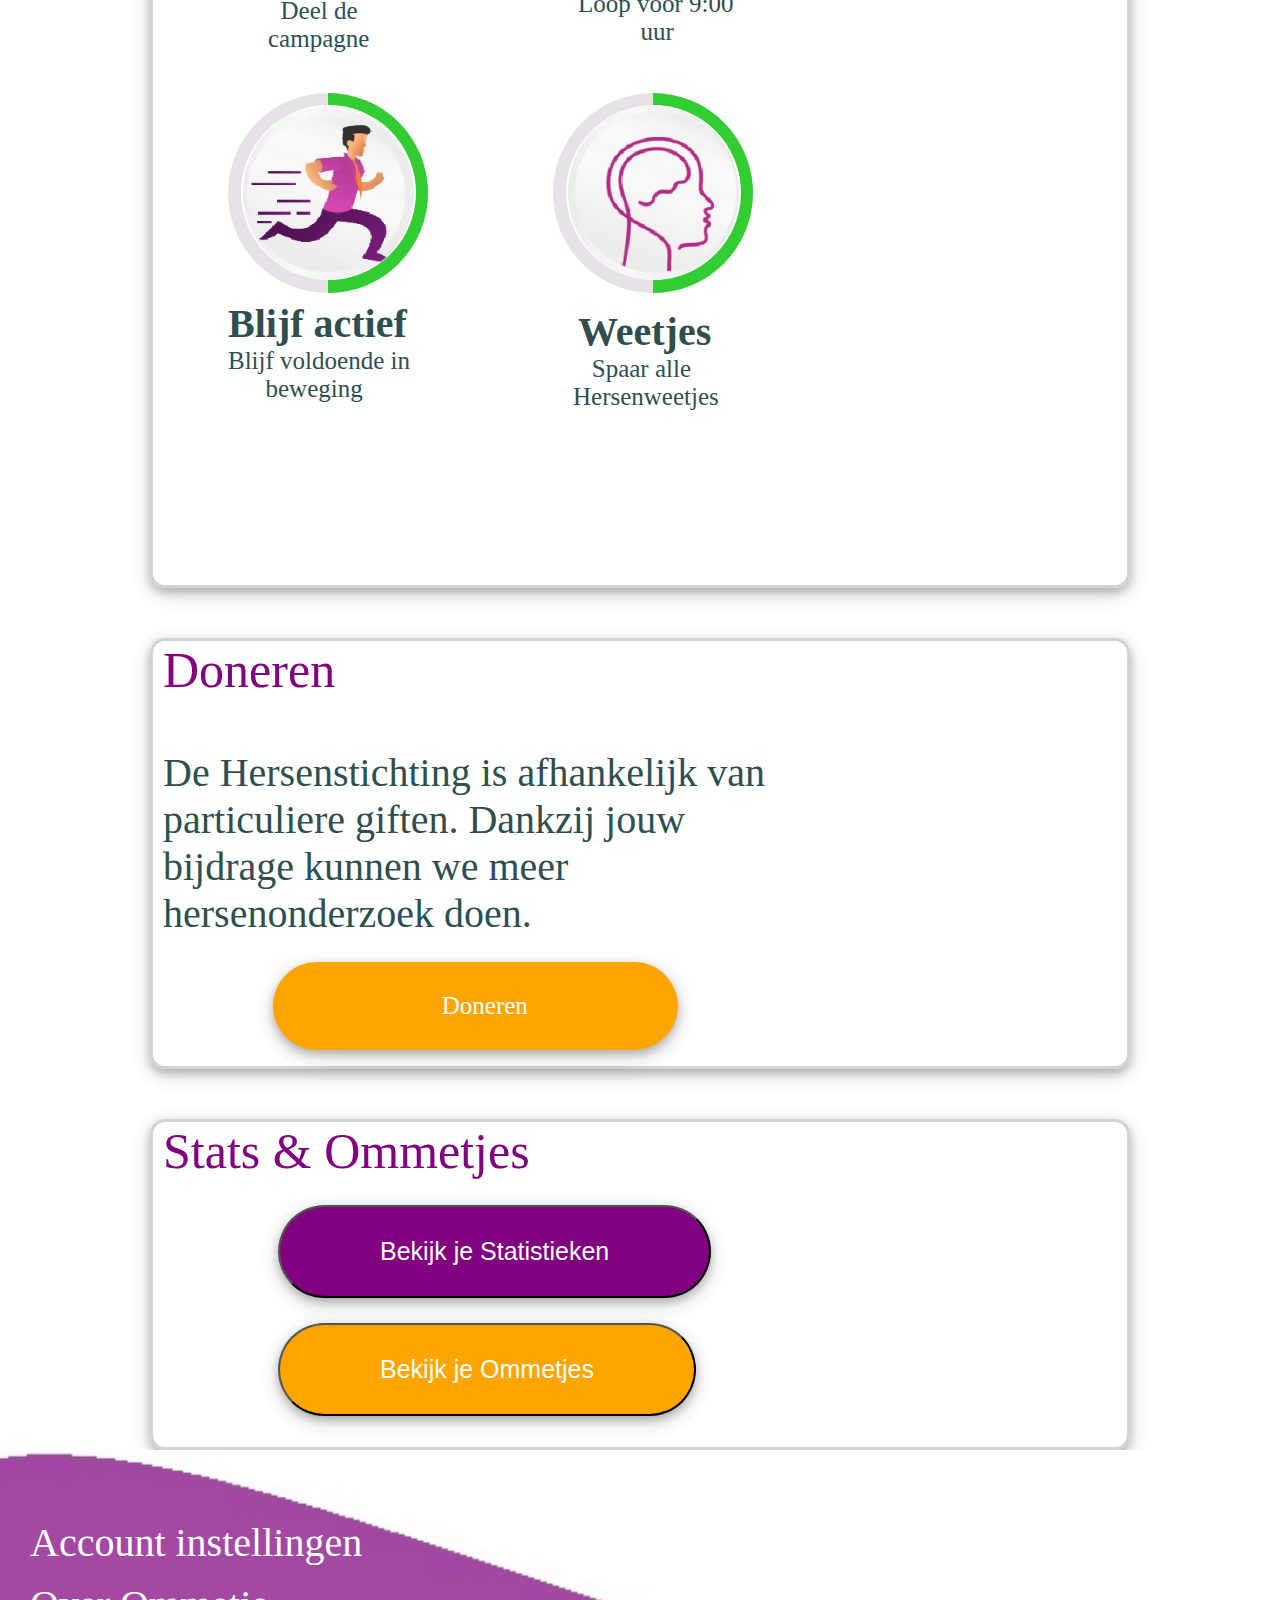
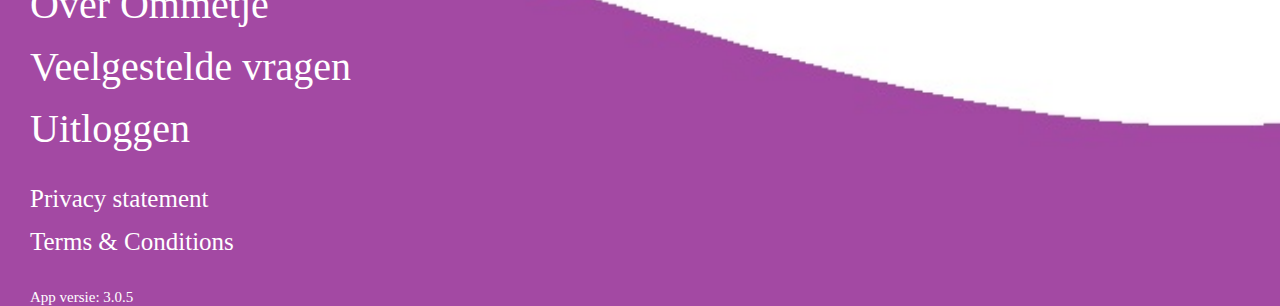
==== commit 44c4cd8c: "22-03-2021" ====
--- a/klas 1 - periode 3/ommetje-app/ommetje.html
+++ b/klas 1 - periode 3/ommetje-app/ommetje.html
@@ -3,110 +3,211 @@
 
 <head>
 
-    <link rel="STYLESHEET" href="style.css" type="text/css">
-
-    <title>Ommetje app</title>
+  <link rel="STYLESHEET" href="style.css" type="text/css">
+
+  <title>Ommetje app</title>
 
 </head>
 
 <body>
 
-    <div id="wrapper">
-        <div id="header">
-            <div id="top-header">
-                <div class="name">Mark v/d Graaf</div>
-                <div class="xp"><span class="xpgetal">0 </span>xp</div>
-            </div>
-
-            <div class="minuten"><span class="mingetal">0 </span>/20 <span class="txtmin">min</span></div>
-        </div>
-
-        <input type="button" class="button" value="Start Ommetje">
-
-    </div>
-    <div id="tabellen">
-        <div id="Teams">
-            <div id="top_teams">
-                <div class="title">Teams</div>
-                <a href="url" class="xp_uitleg">XP Uitleg</a>
-            </div>
-            <br>
-
-            <div id="xpklas">
-                <div class="xp_klas"><span class="xpgetal_klas">0 </span>XP</div>
-
-            </div>
-            <div class="klas_team">T4I1AA C20</div>
-            <div class="ranglijst_klas">Bekijk de ranglijst</div>
-            <hr class="lijntje">
-            <a href="url" class="Team_beheer">Team beheer</a>
-        </div>
-
-
-        <div id="Medals">
-            <div class="titleM">Medailles</div>
-            <div class="hiker">
-                <img src="Hiker.jpg" class="afbH">
-                <div class="T_H">Hiker</div>
-                <div class="T_H_T">Loop 20 minuten<br>&nbsp;&nbsp;&nbsp;&nbsp;&nbsp;&nbsp;per dag</div>
-            </div>
-            <div class="reeks">
-                <img src="Reeks.jpg">
-                <div class="T_R">Reeks</div>
-                <div class="T_R_T">Aaneengesloten<br>&nbsp;&nbsp;&nbsp;dagen lopen</div>
-            </div>
-            <div class="Hart">
-                <img src="Hart.jpg" class="afbHa">
-                <div class="T_HA">Hart</div>
-                <div class="T_HA_T">&nbsp;&nbsp;Deel de<br>campagne</div>
-            </div>
-            <div class="Vroege_vogel">
-                <img src="Vroege_vogel.jpg">
-                <div class="T_V">Vroege vogel</div>
-                <div class="T_V_T">Loop voor 9:00<br>&nbsp;&nbsp;&nbsp;&nbsp;&nbsp;&nbsp;&nbsp;&nbsp;&nbsp;&nbsp;uur
-                </div>
-            </div>
-            <div class="Blijf_actief">
-                <img src="Blijf_actief.jpg" class="afbb">
-                <div class="T_B">Blijf actief</div>
-                <div class="T_B_T">Blijf voldoende in<br>&nbsp;&nbsp;&nbsp;&nbsp;&nbsp;&nbsp;beweging</div>
-            </div>
-            <div class="Weetjes">
-                <img src="Weetjes.jpg" class="afbw">
-                <div class="T_W">Weetjes</div>
-                <div class="T_W_T">&nbsp;&nbsp;&nbsp;Spaar alle<br>Hersenweetjes</div>
-            </div>
-            <div class="infomedals">Klik op een Medaille voor meer info.</div>
-        </div>
-
-
-        <div id="doneren">
-            <div class="titled">Doneren</div>
-            <div class="tekstd">De Hersenstichting is afhankelijk van<br>particuliere giften. Dankzij jouw<br>bijdrage kunnen we meer<br>hersenonderzoek doen.</div>
-            <a href="https://www.hersenstichting.nl/doneer-ommetje-b/?utm_source=ommetje&utm_medium=app&utm_campaign=conversie-donatie-ommetje&utm_content=doneerknop" class="buttonD">Doneren</a>
-        </div>
-
-        <div id="stats">
-            <div class="titleSO">Stats & Ommetjes</div>
-            <input type="button" class="buttonS" value="Bekijk je Statistieken">
-            <input type="button" class="buttonO" value="Bekijk je Ommetjes">
-        </div>
-        <div id="end">
-            <br><br><br>
-            <div class="END">Account instellingen</div>
-            <div class="END">Over Ommetje</div>
-            <div class="END">Veelgestelde vragen</div>
-            <div class="END">Uitloggen</div>
-            <br>
-            <div class="ENDS">Privacy statement</div>
-            <div class="ENDS">Terms & Conditions</div>
-            <br>
-            <div class="ENDapp">App versie: 3.0.5</div>
-            
-        </div>
-        <div class="vraag">?</div>
-
-    </div>
+  <div id="wrapper">
+    <div id="header">
+      <div id="top-header">
+        <div class="name">Mark v/d Graaf</div>
+        <div class="xp"><span class="xpgetal">0 </span>xp</div>
+      </div>
+
+      <div class="minuten"><span class="mingetal">0 </span>/20 <span class="txtmin">min</span></div>
+    </div>
+
+    <input type="button" class="button" value="Start Ommetje">
+
+  </div>
+  <div id="tabellen">
+    <div id="Teams">
+      <div id="top_teams">
+        <div class="title">Teams</div>
+        <a href="url" class="xp_uitleg">XP Uitleg</a>
+      </div>
+      <br>
+
+      <div id="xpklas">
+        <div class="xp_klas"><span class="xpgetal_klas">0 </span>XP</div>
+
+      </div>
+      <div class="klas_team">T4I1AA C20</div>
+      <div class="ranglijst_klas">Bekijk de ranglijst</div>
+      <hr class="lijntje">
+      <a href="url" class="Team_beheer">Team beheer</a>
+    </div>
+
+
+    <div id="Medals">
+      <div class="titleM">Medailles</div>
+      <div class="hiker">
+        <div class="circle-wrap" style="margin-left: 75px;">
+          <div class="circle">
+
+            <div class="mask full">
+              <div class="fill"></div>
+            </div>
+
+            <div class="mask half">
+              <div class="fill"></div>
+            </div>
+
+            <div class="inside-circle">
+              <img src="Hiker.jpg" style="height: 100%; width: 98%;">
+
+            </div>
+
+          </div>
+        </div>
+
+        <div class="T_H">Hiker</div>
+        <div class="T_H_T">Loop 20 minuten<br>&nbsp;&nbsp;&nbsp;&nbsp;&nbsp;&nbsp;per dag</div>
+      </div>
+      <div class="reeks">
+        <div class="circle-wrap">
+          <div class="circle">
+
+            <div class="mask full">
+              <div class="fill"></div>
+            </div>
+
+            <div class="mask half">
+              <div class="fill"></div>
+            </div>
+
+            <div class="inside-circle">
+              <img src="Reeks.jpg" style="height: 100%;">
+            </div>
+
+          </div>
+        </div>
+
+        <div class="T_R">Reeks</div>
+        <div class="T_R_T">Aaneengesloten<br>&nbsp;&nbsp;&nbsp;dagen lopen</div>
+      </div>
+      <div class="Hart">
+        <div class="circle-wrap" style="margin-left: 75px; margin-top: 50px;">
+          <div class="circle">
+
+            <div class="mask full">
+              <div class="fill"></div>
+            </div>
+
+            <div class="mask half">
+              <div class="fill"></div>
+            </div>
+
+            <div class="inside-circle">
+              <img src="Hart.jpg" style="height: 100%; width: 98%;">
+            </div>
+
+          </div>
+        </div>
+        <div class="T_HA">Hart</div>
+        <div class="T_HA_T">&nbsp;&nbsp;Deel de<br>campagne</div>
+      </div>
+      <div class="Vroege_vogel">
+        <div class="circle-wrap">
+          <div class="circle">
+
+            <div class="mask full">
+              <div class="fill"></div>
+            </div>
+
+            <div class="mask half">
+              <div class="fill"></div>
+            </div>
+
+            <div class="inside-circle">
+              <img src="Vroege_vogel.jpg" style="height: 100%;">
+            </div>
+
+          </div>
+        </div>
+        <div class="T_V">Vroege vogel</div>
+        <div class="T_V_T">Loop voor 9:00<br>&nbsp;&nbsp;&nbsp;&nbsp;&nbsp;&nbsp;&nbsp;&nbsp;&nbsp;&nbsp;uur
+        </div>
+      </div>
+      <div class="Blijf_actief">
+        <div class="circle-wrap" style="margin-left: 75px;">
+          <div class="circle">
+
+            <div class="mask full">
+              <div class="fill"></div>
+            </div>
+
+            <div class="mask half">
+              <div class="fill"></div>
+            </div>
+
+            <div class="inside-circle">
+              <img src="Blijf_actief.jpg" style="height: 100%; width: 98%;">
+            </div>
+
+          </div>
+        </div>
+        <div class="T_B">Blijf actief</div>
+        <div class="T_B_T">Blijf voldoende in<br>&nbsp;&nbsp;&nbsp;&nbsp;&nbsp;&nbsp;beweging</div>
+      </div>
+      <div class="Weetjes">
+        <div class="circle-wrap">
+          <div class="circle">
+
+            <div class="mask full">
+              <div class="fill"></div>
+            </div>
+
+            <div class="mask half">
+              <div class="fill"></div>
+            </div>
+
+            <div class="inside-circle">
+              <img src="Weetjes.jpg" style="height: 100%;">
+            </div>
+
+          </div>
+        </div>
+        <div class="T_W">Weetjes</div>
+        <div class="T_W_T">&nbsp;&nbsp;&nbsp;Spaar alle<br>Hersenweetjes</div>
+      </div>
+      <div class="infomedals">Klik op een Medaille voor meer info.</div>
+    </div>
+
+
+    <div id="doneren">
+      <div class="titled">Doneren</div>
+      <div class="tekstd">De Hersenstichting is afhankelijk van<br>particuliere giften. Dankzij jouw<br>bijdrage kunnen
+        we meer<br>hersenonderzoek doen.</div>
+      <a href="https://www.hersenstichting.nl/doneer-ommetje-b/?utm_source=ommetje&utm_medium=app&utm_campaign=conversie-donatie-ommetje&utm_content=doneerknop"
+        class="buttonD">&nbsp;&nbsp;&nbsp;&nbsp;&nbsp;&nbsp;&nbsp;Doneren&nbsp;&nbsp;&nbsp;&nbsp;</a>
+    </div>
+
+    <div id="stats">
+      <div class="titleSO">Stats & Ommetjes</div>
+      <input type="button" class="buttonS" value="Bekijk je Statistieken">
+      <input type="button" class="buttonO" value="Bekijk je Ommetjes">
+    </div>
+    <div id="end">
+      <br><br><br>
+      <div class="END">Account instellingen</div>
+      <div class="END">Over Ommetje</div>
+      <div class="END">Veelgestelde vragen</div>
+      <div class="END">Uitloggen</div>
+      <br>
+      <div class="ENDS">Privacy statement</div>
+      <div class="ENDS">Terms & Conditions</div>
+      <br>
+      <div class="ENDapp">App versie: 3.0.5</div>
+
+    </div>
+    <div class="vraag">?</div>
+
+  </div>
 
 </body>
 
--- a/klas 1 - periode 3/ommetje-app/style.css
+++ b/klas 1 - periode 3/ommetje-app/style.css
@@ -86,17 +86,17 @@
 
 #top_teams .xp_uitleg {
     float: right;
-    margin-right: 5px;
-    margin-top: -40px;
+    margin-right: -5px;
+    margin-top: -50px;
     font-size: 30px;
     color: grey;
-
+    width: 150px;
 }
 
 #Teams .klas_team {
     font-family: 'mont', 'sans-serif';
     font-weight: bold;
-    font-size: 30px;
+    font-size: 20px;
     margin-left: 10px;
     margin-top: -10px;
     color: darkslategray;
@@ -108,22 +108,20 @@
     float: right;
 }
 
-
-
 #xpklas .xpgetal_klas {
     color: purple;
-    font-size: 30px;
+    font-size: 35px;
     font-weight: bold;
 }
 
 #xpklas .xp_klas {
     color: grey;
-    font-size: 30px;
+    font-size: 35px;
 }
 
 #Teams .ranglijst_klas {
     color: purple;
-    font-size: 30px;
+    font-size: 15px;
     margin-left: 10px;
 }
 
@@ -134,8 +132,8 @@
 
 #Teams .Team_beheer {
     color: grey;
-    margin-left: 275px;
-    font-size: 30px;
+    margin-left: 225px;
+    font-size: 20px;
 }
 
 #Medals {
@@ -145,7 +143,7 @@
     margin-left: 150px;
     margin-right: 150px;
     border-radius: 15px;
-    height: 1200px;
+    height: 1250px;
     box-shadow: 0 4px 8px 0 rgba(0, 0, 0, 0.2), 0 6px 20px 0 rgba(0, 0, 0, 0.19);
 }
 
@@ -161,8 +159,57 @@
     width: 400px;
 }
 
-#Medals .afbH {
-    margin-left: 50px;
+.circle-wrap {
+    width: 200px;
+    height: 200px;
+    background: #e6e2e7;
+    border-radius: 50%;
+}
+
+.circle-wrap .circle .mask,
+.circle-wrap .circle .fill {
+    width: 200px;
+    height: 200px;
+    position: absolute;
+    border-radius: 50%;
+}
+
+.circle-wrap .circle .mask {
+    clip: rect(0px, 200px, 200px, 100px);
+}
+
+.circle-wrap .circle .mask .fill {
+    clip: rect(0px, 100px, 200px, 0px);
+    background-color: #32CD32;
+}
+.circle-wrap .circle .mask.full,
+.circle-wrap .circle .fill {
+    animation: fill ease-in-out 3s;
+    transform: rotate(90deg);
+}
+   
+@keyframes fill {
+    0% {
+      transform: rotate(0deg);
+    }
+    100% {
+      transform: rotate(90deg);
+    }
+}
+
+.circle-wrap .inside-circle {
+    width: 175px;
+    height: 175px;
+    border-radius: 50%;
+    background: #fff;
+    line-height: 130px;
+    text-align: center;
+    margin-top: 12px;
+    margin-left: 13px;
+    position: absolute;
+    z-index: 100;
+    font-weight: 700;
+    font-size: 2em;
 }
 
 #Medals .T_H {
@@ -203,11 +250,6 @@
     height: 400px;
     width: 400px;
     margin-top: -100px;
-}
-
-#Medals .afbHa {
-    margin-left: 50px;
-    margin-top: 50px;
 }
 
 #Medals .T_HA {
@@ -326,7 +368,7 @@
     padding: 30px 125px;
     display: inline-block;
     font-size: 25px;
-    justify-content: right;
+    text-decoration: none;
     border-radius: 50px;
     margin-top: 25px;
     margin-left: 120px;
@@ -409,6 +451,8 @@
     width: 50px;
     height: 50px;
     float: right;
+    right: 0px;
+    margin-right: 10px;
     font-size: 40px;
     color: purple;
     background-color: whitesmoke;
@@ -416,7 +460,7 @@
     border-width: 5px;
     border-radius: 50%;
     border-color: purple;
-    position: sticky;
+    position: fixed;
     bottom: 10px;
     font-weight: bold;
     box-shadow: 0 4px 8px 0 rgba(0, 0, 0, 0.2), 0 6px 20px 0 rgba(0, 0, 0, 0.19);
